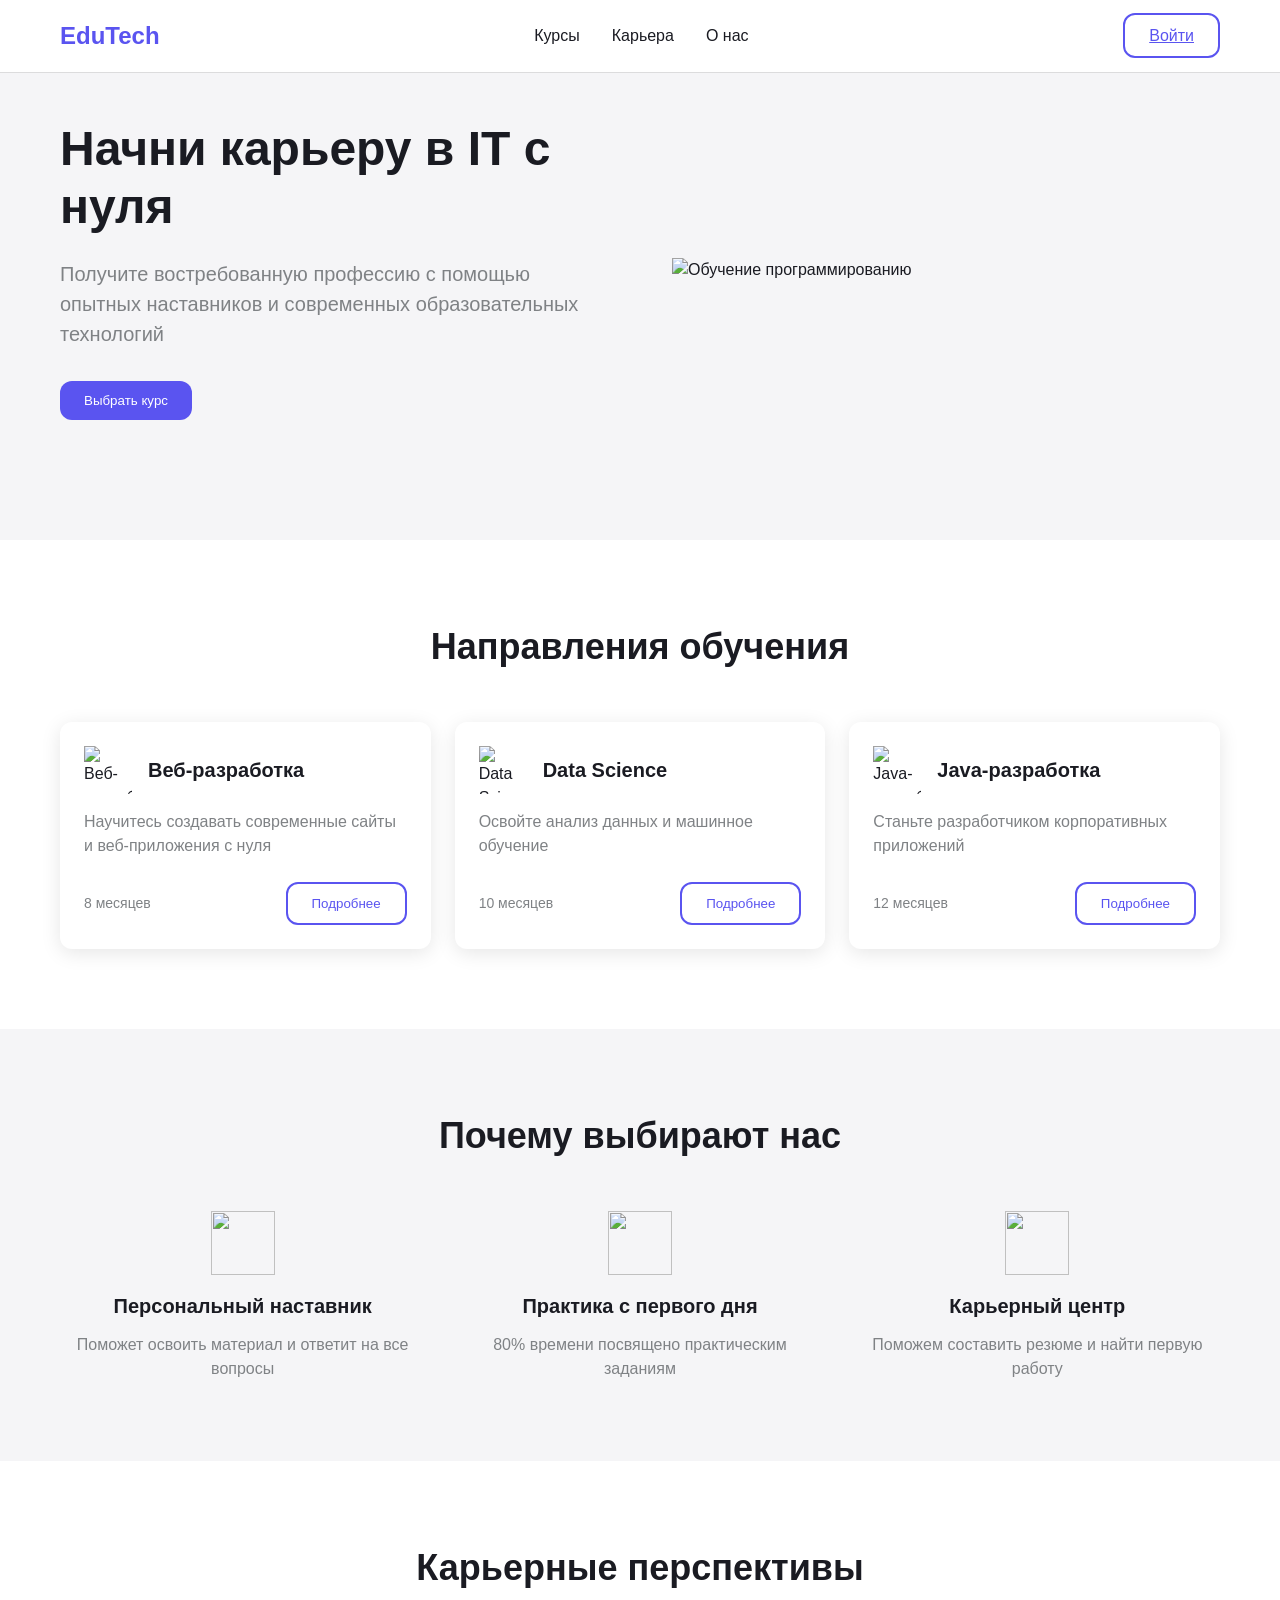
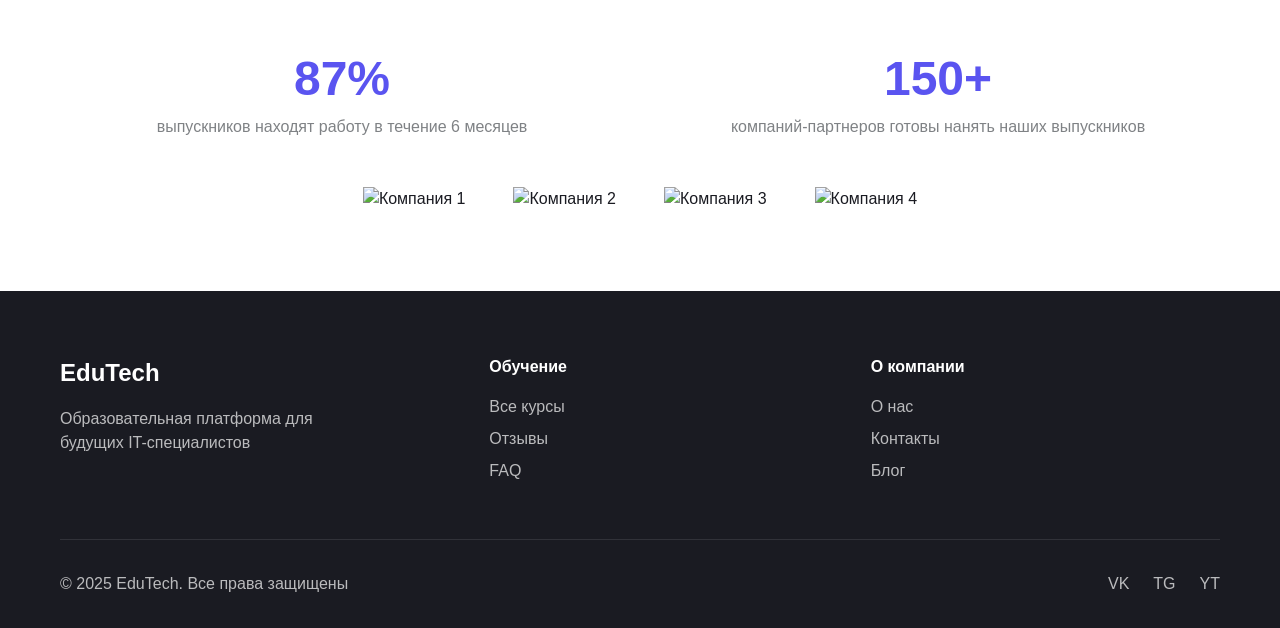
==== index.html @ 1c0f96e8 "Add files via upload" ====
﻿<!DOCTYPE html>
<html lang="ru">
<head>
    <meta charset="UTF-8">
    <meta name="viewport" content="width=device-width, initial-scale=1.0">
    <title>EduTech | Образовательная платформа</title>
    <link rel="stylesheet" href="styles.css">
    <link href="https://fonts.googleapis.com/css2?family=YS+Text:wght@400;500;700&display=swap" rel="stylesheet">
</head>
<body>
    <header class="header">
        <div class="container header__container">
            <a href="/" class="logo">EduTech</a>
            <nav class="nav">
                <ul class="nav__list">
                    <li><a href="#courses" class="nav__link">Курсы</a></li>
                    <li><a href="#career" class="nav__link">Карьера</a></li>
                    <li><a href="#about" class="nav__link">О нас</a></li>
                </ul>
            </nav>
            <div class="header__auth">
                <a href="/login" class="button button_secondary">Войти</a>
            </div>
            <button class="header__burger" aria-label="Меню">
                <span></span>
            </button>
        </div>
    </header>

    <main>
        <section class="hero">
            <div class="container hero__container">
                <div class="hero__content">
                    <h1 class="hero__title">Начни карьеру в IT с нуля</h1>
                    <p class="hero__text">Получите востребованную профессию с помощью опытных наставников и современных образовательных технологий</p>
                    <button class="button button_primary hero__button">Выбрать курс</button>
                </div>
                <div class="hero__image">
                    <img src="hero-image.svg" alt="Обучение программированию">
                </div>
            </div>
        </section>

        <section class="courses" id="courses">
            <div class="container">
                <h2 class="section-title">Направления обучения</h2>
                <div class="courses__grid">
                    <article class="course-card">
                        <div class="course-card__header">
                            <img src="web-dev.svg" alt="Веб-разработка" class="course-card__icon">
                            <h3 class="course-card__title">Веб-разработка</h3>
                        </div>
                        <p class="course-card__description">Научитесь создавать современные сайты и веб-приложения с нуля</p>
                        <div class="course-card__footer">
                            <span class="course-card__duration">8 месяцев</span>
                            <button class="button button_secondary">Подробнее</button>
                        </div>
                    </article>

                    <article class="course-card">
                        <div class="course-card__header">
                            <img src="data-science.svg" alt="Data Science" class="course-card__icon">
                            <h3 class="course-card__title">Data Science</h3>
                        </div>
                        <p class="course-card__description">Освойте анализ данных и машинное обучение</p>
                        <div class="course-card__footer">
                            <span class="course-card__duration">10 месяцев</span>
                            <button class="button button_secondary">Подробнее</button>
                        </div>
                    </article>

                    <article class="course-card">
                        <div class="course-card__header">
                            <img src="java.svg" alt="Java-разработка" class="course-card__icon">
                            <h3 class="course-card__title">Java-разработка</h3>
                        </div>
                        <p class="course-card__description">Станьте разработчиком корпоративных приложений</p>
                        <div class="course-card__footer">
                            <span class="course-card__duration">12 месяцев</span>
                            <button class="button button_secondary">Подробнее</button>
                        </div>
                    </article>
                </div>
            </div>
        </section>

        <section class="features">
            <div class="container">
                <h2 class="section-title">Почему выбирают нас</h2>
                <div class="features__grid">
                    <div class="feature">
                        <img src="mentor.svg" alt="" class="feature__icon">
                        <h3 class="feature__title">Персональный наставник</h3>
                        <p class="feature__text">Поможет освоить материал и ответит на все вопросы</p>
                    </div>
                    <div class="feature">
                        <img src="practice.svg" alt="" class="feature__icon">
                        <h3 class="feature__title">Практика с первого дня</h3>
                        <p class="feature__text">80% времени посвящено практическим заданиям</p>
                    </div>
                    <div class="feature">
                        <img src="career.svg" alt="" class="feature__icon">
                        <h3 class="feature__title">Карьерный центр</h3>
                        <p class="feature__text">Поможем составить резюме и найти первую работу</p>
                    </div>
                </div>
            </div>
        </section>

        <section class="career" id="career">
            <div class="container">
                <h2 class="section-title">Карьерные перспективы</h2>
                <div class="career__content">
                    <div class="career__stats">
                        <div class="stat">
                            <span class="stat__number">87%</span>
                            <p class="stat__text">выпускников находят работу в течение 6 месяцев</p>
                        </div>
                        <div class="stat">
                            <span class="stat__number">150+</span>
                            <p class="stat__text">компаний-партнеров готовы нанять наших выпускников</p>
                        </div>
                    </div>
                    <div class="career__companies">
                        <img src="company1.svg" alt="Компания 1">
                        <img src="company2.svg" alt="Компания 2">
                        <img src="company3.svg" alt="Компания 3">
                        <img src="company4.svg" alt="Компания 4">
                    </div>
                </div>
            </div>
        </section>
    </main>

    <footer class="footer">
        <div class="container footer__container">
            <div class="footer__main">
                <div class="footer__brand">
                    <a href="/" class="logo logo_white">EduTech</a>
                    <p class="footer__description">Образовательная платформа для будущих IT-специалистов</p>
                </div>
                <div class="footer__links">
                    <div class="footer__column">
                        <h4 class="footer__title">Обучение</h4>
                        <ul class="footer__list">
                            <li><a href="#" class="footer__link">Все курсы</a></li>
                            <li><a href="#" class="footer__link">Отзывы</a></li>
                            <li><a href="#" class="footer__link">FAQ</a></li>
                        </ul>
                    </div>
                    <div class="footer__column">
                        <h4 class="footer__title">О компании</h4>
                        <ul class="footer__list">
                            <li><a href="#" class="footer__link">О нас</a></li>
                            <li><a href="#" class="footer__link">Контакты</a></li>
                            <li><a href="#" class="footer__link">Блог</a></li>
                        </ul>
                    </div>
                </div>
            </div>
            <div class="footer__bottom">
                <p class="footer__copyright">© 2025 EduTech. Все права защищены</p>
                <div class="footer__social">
                    <a href="#" class="social-link" aria-label="VK">VK</a>
                    <a href="#" class="social-link" aria-label="Telegram">TG</a>
                    <a href="#" class="social-link" aria-label="YouTube">YT</a>
                </div>
            </div>
        </div>
    </footer>
</body>
</html>
---- styles.css ----
:root{--color-primary:#5A54F0;--color-primary-light:#6F69FF;--color-secondary:#1A1B22;--color-text:#1A1B22;--color-text-secondary:#7F8285;--color-background:#FFFFFF;--color-background-secondary:#F5F5F7;--container-width:1200px;--border-radius:12px}
*{margin:0;padding:0;box-sizing:border-box}
body{font-family:'YS Text',-apple-system,BlinkMacSystemFont,'Segoe UI',Roboto,Oxygen,Ubuntu,Cantarell,sans-serif;color:var(--color-text);line-height:1.5}
.container{max-width:var(--container-width);margin:0 auto;padding:0 20px}
.header{position:fixed;top:0;left:0;right:0;background:var(--color-background);box-shadow:0 1px 0 rgba(0,0,0,0.1);z-index:1000}
.header__container{display:flex;align-items:center;justify-content:space-between;height:72px}
.logo{font-size:24px;font-weight:700;color:var(--color-primary);text-decoration:none}
.nav__list{display:flex;list-style:none;gap:32px}
.nav__link{color:var(--color-text);text-decoration:none;font-weight:500;transition:color 0.2s}
 .nav__link:hover{color:var(--color-primary)}
.button{padding:12px 24px;border-radius:var(--border-radius);font-weight:500;cursor:pointer;transition:all 0.2s;border:none}
.button_primary{background:var(--color-primary);color:white}
 .button_primary:hover{background:var(--color-primary-light)}
.button_secondary{background:transparent;border:2px solid var(--color-primary);color:var(--color-primary)}
 .button_secondary:hover{background:var(--color-primary);color:white}
.hero{padding:120px 0;background:var(--color-background-secondary)}
.hero__container{display:grid;grid-template-columns:1fr 1fr;gap:64px;align-items:center}
.hero__title{font-size:48px;font-weight:700;line-height:1.2;margin-bottom:24px}
.hero__text{font-size:20px;color:var(--color-text-secondary);margin-bottom:32px}
.courses{padding:80px 0}
.section-title{font-size:36px;font-weight:700;margin-bottom:48px;text-align:center}
.courses__grid{display:grid;grid-template-columns:repeat(auto-fit,minmax(300px,1fr));gap:24px}
.course-card{background:var(--color-background);border-radius:var(--border-radius);padding:24px;box-shadow:0 4px 20px rgba(0,0,0,0.1)}
.course-card__header{display:flex;align-items:center;margin-bottom:16px}
.course-card__icon{width:48px;height:48px;margin-right:16px}
.course-card__title{font-size:20px;font-weight:700}
.course-card__description{color:var(--color-text-secondary);margin-bottom:24px}
.course-card__footer{display:flex;justify-content:space-between;align-items:center}
.course-card__duration{color:var(--color-text-secondary);font-size:14px}
.features{padding:80px 0;background:var(--color-background-secondary)}
.features__grid{display:grid;grid-template-columns:repeat(auto-fit,minmax(250px,1fr));gap:32px}
.feature{text-align:center}
.feature__icon{width:64px;height:64px;margin-bottom:16px}
.feature__title{font-size:20px;font-weight:700;margin-bottom:12px}
.feature__text{color:var(--color-text-secondary)}
.career{padding:80px 0}
.career__stats{display:grid;grid-template-columns:repeat(auto-fit,minmax(200px,1fr));gap:32px;margin-bottom:48px}
.stat{text-align:center}
.stat__number{font-size:48px;font-weight:700;color:var(--color-primary);margin-bottom:8px}
.stat__text{color:var(--color-text-secondary)}
.career__companies{display:flex;justify-content:center;align-items:center;gap:48px;flex-wrap:wrap}
.footer{background:var(--color-secondary);color:white;padding:64px 0 32px}
.footer__container{display:flex;flex-direction:column;gap:48px}
.footer__main{display:grid;grid-template-columns:1fr 2fr;gap:64px}
.footer__brand{max-width:300px}
.logo_white{color:white}
.footer__description{margin-top:16px;color:rgba(255,255,255,0.7)}
.footer__links{display:grid;grid-template-columns:repeat(auto-fit,minmax(200px,1fr));gap:32px}
.footer__title{font-size:16px;font-weight:700;margin-bottom:16px}
.footer__list{list-style:none}
.footer__link{color:rgba(255,255,255,0.7);text-decoration:none;display:block;margin-bottom:8px;transition:color 0.2s}
 .footer__link:hover{color:white}
.footer__bottom{display:flex;justify-content:space-between;align-items:center;padding-top:32px;border-top:1px solid rgba(255,255,255,0.1)}
.footer__copyright{color:rgba(255,255,255,0.7)}
.footer__social{display:flex;gap:24px}
.social-link{color:rgba(255,255,255,0.7);text-decoration:none;transition:color 0.2s}
 .social-link:hover{color:white}
@media (max-width:768px){.header__container{height:64px}
 .nav{display:none}
 .hero{padding:80px 0}
 .hero__container{grid-template-columns:1fr;text-align:center}
 .hero__image{display:none}
 .hero__title{font-size:36px}
 .section-title{font-size:28px}
 .footer__main{grid-template-columns:1fr}
 .footer__bottom{flex-direction:column;gap:24px;text-align:center}
}
.header__burger{display:none;background:none;border:none;cursor:pointer}
@media (max-width:768px){.header__burger{display:block;width:24px;height:24px;position:relative}
 .header__burger span{display:block;width:100%;height:2px;background:var(--color-text);position:absolute;top:50%;transform:translateY(-50%)}
 .header__burger::before,.header__burger::after{content:'';display:block;width:100%;height:2px;background:var(--color-text);position:absolute}
 .header__burger::before{top:0}
 .header__burger::after{bottom:0}
}
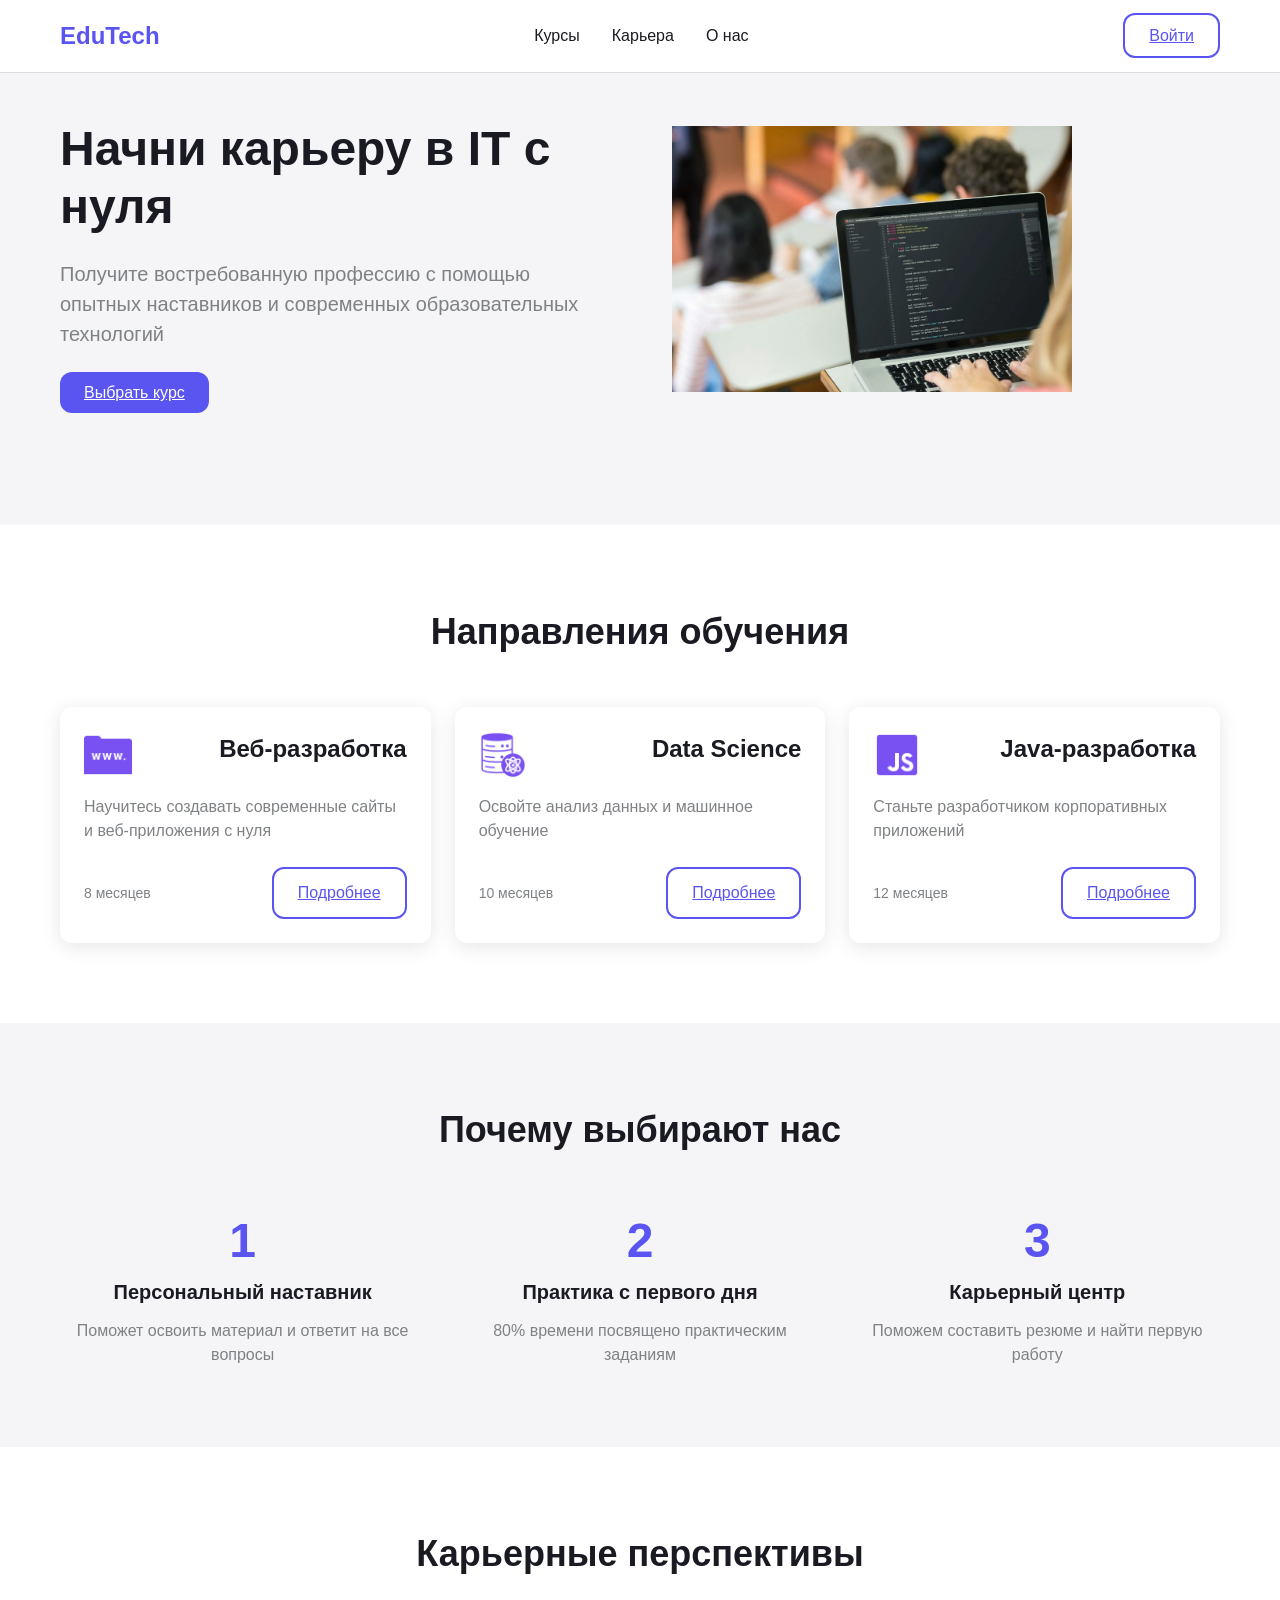
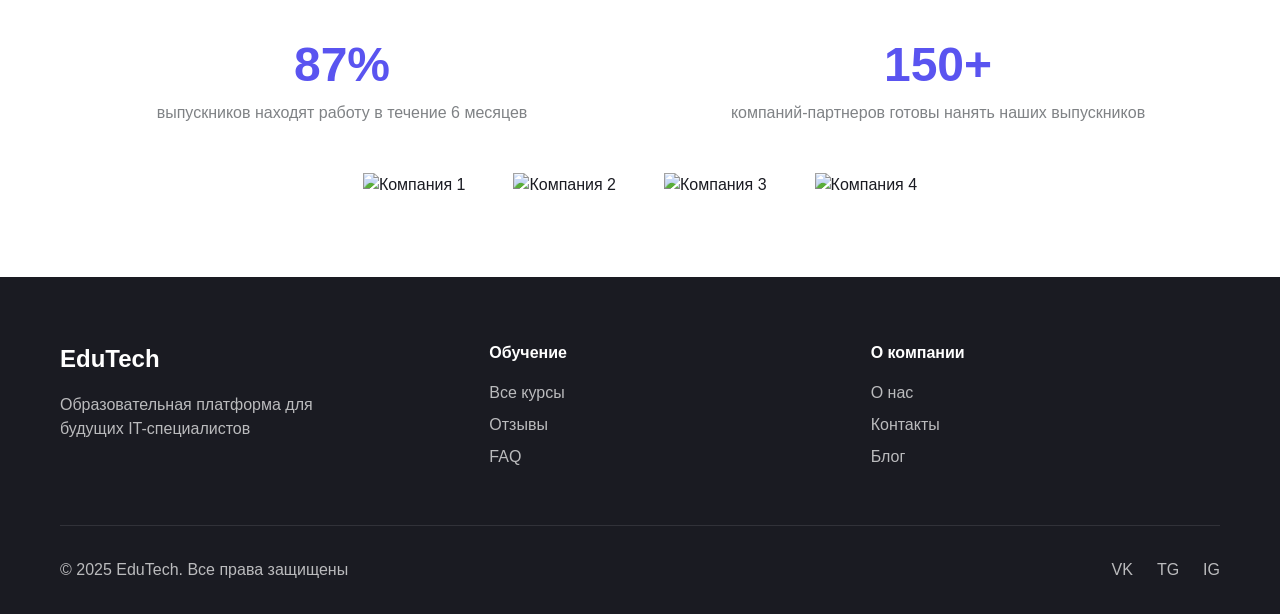
==== commit fc3bfa10: "Add files via upload" ====
--- a/index.html
+++ b/index.html
@@ -10,16 +10,16 @@
 <body>
     <header class="header">
         <div class="container header__container">
-            <a href="/" class="logo">EduTech</a>
+            <a href="index.html" class="logo">EduTech</a>
             <nav class="nav">
                 <ul class="nav__list">
-                    <li><a href="#courses" class="nav__link">Курсы</a></li>
+                    <li><a href="coursers.html" class="nav__link">Курсы</a></li>
                     <li><a href="#career" class="nav__link">Карьера</a></li>
-                    <li><a href="#about" class="nav__link">О нас</a></li>
+                    <li><a href="about.html" class="nav__link">О нас</a></li>
                 </ul>
             </nav>
             <div class="header__auth">
-                <a href="/login" class="button button_secondary">Войти</a>
+                <a href="register.html" class="button button_secondary">Войти</a>
             </div>
             <button class="header__burger" aria-label="Меню">
                 <span></span>
@@ -33,10 +33,10 @@
                 <div class="hero__content">
                     <h1 class="hero__title">Начни карьеру в IT с нуля</h1>
                     <p class="hero__text">Получите востребованную профессию с помощью опытных наставников и современных образовательных технологий</p>
-                    <button class="button button_primary hero__button">Выбрать курс</button>
+                    <a href="courses.html"<button class="button button_primary hero__button">Выбрать курс</button></a>
                 </div>
                 <div class="hero__image">
-                    <img src="hero-image.svg" alt="Обучение программированию">
+                    <img src="obuchenie.jpg" alt="Обучение программированию">
                 </div>
             </div>
         </section>
@@ -47,37 +47,37 @@
                 <div class="courses__grid">
                     <article class="course-card">
                         <div class="course-card__header">
-                            <img src="web-dev.svg" alt="Веб-разработка" class="course-card__icon">
+                            <img src="icon web.png" alt="Веб-разработка" class="course-card__icon">
                             <h3 class="course-card__title">Веб-разработка</h3>
                         </div>
                         <p class="course-card__description">Научитесь создавать современные сайты и веб-приложения с нуля</p>
                         <div class="course-card__footer">
                             <span class="course-card__duration">8 месяцев</span>
-                            <button class="button button_secondary">Подробнее</button>
+                            <a href="404.html"<button class="button button_secondary">Подробнее</button></a>
                         </div>
                     </article>
 
                     <article class="course-card">
                         <div class="course-card__header">
-                            <img src="data-science.svg" alt="Data Science" class="course-card__icon">
+                            <img src="icon data.png" alt="Data Science" class="course-card__icon">
                             <h3 class="course-card__title">Data Science</h3>
                         </div>
                         <p class="course-card__description">Освойте анализ данных и машинное обучение</p>
                         <div class="course-card__footer">
                             <span class="course-card__duration">10 месяцев</span>
-                            <button class="button button_secondary">Подробнее</button>
+                            <a href="404.html"<button class="button button_secondary">Подробнее</button></a>
                         </div>
                     </article>
 
                     <article class="course-card">
                         <div class="course-card__header">
-                            <img src="java.svg" alt="Java-разработка" class="course-card__icon">
+                            <img src="icon js.png" alt="Java-разработка" class="course-card__icon">
                             <h3 class="course-card__title">Java-разработка</h3>
                         </div>
                         <p class="course-card__description">Станьте разработчиком корпоративных приложений</p>
                         <div class="course-card__footer">
                             <span class="course-card__duration">12 месяцев</span>
-                            <button class="button button_secondary">Подробнее</button>
+                            <a href="404.html"<button class="button button_secondary">Подробнее</button></a>
                         </div>
                     </article>
                 </div>
@@ -89,17 +89,17 @@
                 <h2 class="section-title">Почему выбирают нас</h2>
                 <div class="features__grid">
                     <div class="feature">
-                        <img src="mentor.svg" alt="" class="feature__icon">
+                        <span class="stat__number">1</span>
                         <h3 class="feature__title">Персональный наставник</h3>
                         <p class="feature__text">Поможет освоить материал и ответит на все вопросы</p>
                     </div>
                     <div class="feature">
-                        <img src="practice.svg" alt="" class="feature__icon">
+                        <span class="stat__number">2</span>
                         <h3 class="feature__title">Практика с первого дня</h3>
                         <p class="feature__text">80% времени посвящено практическим заданиям</p>
                     </div>
                     <div class="feature">
-                        <img src="career.svg" alt="" class="feature__icon">
+                        <span class="stat__number">3</span>
                         <h3 class="feature__title">Карьерный центр</h3>
                         <p class="feature__text">Поможем составить резюме и найти первую работу</p>
                     </div>
@@ -143,7 +143,7 @@
                     <div class="footer__column">
                         <h4 class="footer__title">Обучение</h4>
                         <ul class="footer__list">
-                            <li><a href="#" class="footer__link">Все курсы</a></li>
+                            <li><a href="courses.html" class="footer__link">Все курсы</a></li>
                             <li><a href="#" class="footer__link">Отзывы</a></li>
                             <li><a href="#" class="footer__link">FAQ</a></li>
                         </ul>
@@ -151,7 +151,7 @@
                     <div class="footer__column">
                         <h4 class="footer__title">О компании</h4>
                         <ul class="footer__list">
-                            <li><a href="#" class="footer__link">О нас</a></li>
+                            <li><a href="about.html" class="footer__link">О нас</a></li>
                             <li><a href="#" class="footer__link">Контакты</a></li>
                             <li><a href="#" class="footer__link">Блог</a></li>
                         </ul>
@@ -161,9 +161,9 @@
             <div class="footer__bottom">
                 <p class="footer__copyright">© 2025 EduTech. Все права защищены</p>
                 <div class="footer__social">
-                    <a href="#" class="social-link" aria-label="VK">VK</a>
-                    <a href="#" class="social-link" aria-label="Telegram">TG</a>
-                    <a href="#" class="social-link" aria-label="YouTube">YT</a>
+                    <a href="https://vk.com/id895434561" class="social-link" aria-label="VK">VK</a>
+                    <a href="https://t.me/mikolangeloo" class="social-link" aria-label="Telegram">TG</a>
+                    <a href="https://www.instagram.com/kabdrashitulyy?igsh=MTBza2M1bDVoajV2bA%3D%3D&utm_source=qr" class="social-link" aria-label="Instagram">IG</a>
                 </div>
             </div>
         </div>
--- a/styles.css
+++ b/styles.css
@@ -1,3 +1,4 @@
+﻿/*            .*/
 :root{--color-primary:#5A54F0;--color-primary-light:#6F69FF;--color-secondary:#1A1B22;--color-text:#1A1B22;--color-text-secondary:#7F8285;--color-background:#FFFFFF;--color-background-secondary:#F5F5F7;--container-width:1200px;--border-radius:12px}
 *{margin:0;padding:0;box-sizing:border-box}
 body{font-family:'YS Text',-apple-system,BlinkMacSystemFont,'Segoe UI',Roboto,Oxygen,Ubuntu,Cantarell,sans-serif;color:var(--color-text);line-height:1.5}
@@ -17,6 +18,12 @@
 .hero__container{display:grid;grid-template-columns:1fr 1fr;gap:64px;align-items:center}
 .hero__title{font-size:48px;font-weight:700;line-height:1.2;margin-bottom:24px}
 .hero__text{font-size:20px;color:var(--color-text-secondary);margin-bottom:32px}
+.hero__image img {
+    width: 400px; /*                          */
+    height: auto; /*                                 */
+    max-width: 100%; /*                  */
+}
+
 .courses{padding:80px 0}
 .section-title{font-size:36px;font-weight:700;margin-bottom:48px;text-align:center}
 .courses__grid{display:grid;grid-template-columns:repeat(auto-fit,minmax(300px,1fr));gap:24px}
@@ -72,3 +79,707 @@
  .header__burger::before{top:0}
  .header__burger::after{bottom:0}
 }
+/*               .*/
+:root{--font-family:'Roboto',Arial,sans-serif;--color-primary:#5A54F0;--color-primary-light:#6F69FF;--color-secondary:#1A1B22;--color-text:#1A1B22;--color-text-secondary:#7F8285;--color-background:#FFFFFF;--color-background-secondary:#F5F5F7;--border-radius:12px}
+*{margin:0;padding:0;box-sizing:border-box;font-family:var(--font-family)}
+.register-page{background-color:var(--color-background-secondary);min-height:100vh;display:flex;flex-direction:column}
+.register-main{flex:1;padding:100px 0}
+.register-container{max-width:480px;margin:0 auto;padding:40px;background:var(--color-background);border-radius:var(--border-radius);box-shadow:0 4px 20px rgba(0,0,0,0.1)}
+.register-title{font-size:28px;font-weight:700;margin-bottom:32px;text-align:center;color:var(--color-text)}
+.register-form{display:flex;flex-direction:column;gap:24px}
+.form-group{display:flex;flex-direction:column;gap:8px}
+.form-label{font-weight:500;color:var(--color-text);font-size:14px}
+.form-input{padding:12px 16px;border:2px solid #E5E7EB;border-radius:var(--border-radius);font-size:16px;transition:border-color 0.2s;width:100%;box-sizing:border-box}
+ .form-input:focus{outline:none;border-color:var(--color-primary)}
+ .form-input.error{border-color:#EF4444}
+.form-error{font-size:14px;color:#EF4444;min-height:20px;display:none}
+ .form-error.visible{display:block}
+.register-button{margin-top:8px;width:100%;padding:14px;font-size:16px;background-color:var(--color-primary);color:white;border:none;border-radius:var(--border-radius);cursor:pointer;transition:background-color 0.2s}
+ .register-button:hover{background-color:var(--color-primary-light)}
+.register-login-link{text-align:center;font-size:14px;color:var(--color-text-secondary)}
+.link{color:var(--color-primary);text-decoration:none;font-weight:500;transition:color 0.2s}
+ .link:hover{color:var(--color-primary-light)}
+@media (max-width:768px){.register-main{padding:60px 0}
+ .register-container{margin:0 20px;padding:24px}
+ .register-title{font-size:24px;margin-bottom:24px}
+}
+/*                 */
+:root{--font-family:'Roboto',Arial,sans-serif;--color-primary:#5A54F0;--color-primary-light:#6F69FF;--color-secondary:#1A1B22;--color-text:#1A1B22;--color-text-secondary:#7F8285;--color-background:#FFFFFF;--color-background-secondary:#F5F5F7;--border-radius:12px}
+.courses-page{background-color:var(--color-background);min-height:100vh;display:flex;flex-direction:column}
+.courses-hero{background:linear-gradient(to right,#5A54F0,#6F69FF);color:white;padding:80px 0;text-align:center}
+.courses-title{font-size:48px;font-weight:700;margin-bottom:16px}
+.courses-subtitle{font-size:20px;opacity:0.9;max-width:600px;margin:0 auto}
+.courses-grid{padding:60px 0}
+.courses-filters{display:flex;justify-content:center;gap:16px;margin-bottom:40px}
+.filter-button{padding:8px 16px;border:2px solid var(--color-primary);border-radius:var(--border-radius);background:none;color:var(--color-primary);cursor:pointer;transition:all 0.3s;font-weight:500}
+ .filter-button.active,.filter-button:hover{background:var(--color-primary);color:white}
+.courses-list{display:grid;grid-template-columns:repeat(auto-fit,minmax(300px,1fr));gap:24px;margin-bottom:60px}
+.course-card{background:white;border-radius:var(--border-radius);padding:24px;box-shadow:0 4px 20px rgba(0,0,0,0.1);transition:transform 0.3s}
+ .course-card:hover{transform:translateY(-5px)}
+.course-card__header{display:flex;justify-content:space-between;margin-bottom:16px}
+.course-card__level,.course-card__duration{font-size:14px;color:var(--color-text-secondary)}
+.course-card__title{font-size:24px;font-weight:700;margin-bottom:12px;color:var(--color-text)}
+.course-card__description{color:var(--color-text-secondary);margin-bottom:20px;line-height:1.5}
+.course-card__stats{display:flex;gap:24px;margin-bottom:24px}
+.stats-item{display:flex;flex-direction:column;align-items:center}
+.stats-number{font-size:24px;font-weight:700;color:var(--color-primary)}
+.stats-label{font-size:14px;color:var(--color-text-secondary)}
+.course-card__button{width:100%}
+.statistics{background:var(--color-background-secondary);padding:60px 0}
+.statistics-title{text-align:center;font-size:32px;font-weight:700;margin-bottom:40px;color:var(--color-text)}
+.statistics-wrapper{max-width:800px;margin:0 auto;background:white;padding:24px;border-radius:var(--border-radius);box-shadow:0 4px 20px rgba(0,0,0,0.1)}
+@media (max-width:768px){.courses-title{font-size:32px}
+ .courses-subtitle{font-size:18px}
+ .courses-filters{flex-wrap:wrap}
+ .filter-button{flex:1;min-width:140px}
+ .statistics-wrapper{margin:0 20px;padding:16px}
+}
+.error-page {
+    background-color: var(--color-background-secondary);
+    min-height: 100vh;
+    display: flex;
+    flex-direction: column;
+}
+
+.error-section {
+    flex: 1;
+    display: flex;
+    align-items: center;
+    justify-content: center;
+    padding: 60px 0;
+}
+
+.error-container {
+    text-align: center;
+    max-width: 600px;
+    background: var(--color-background);
+    padding: 40px;
+    border-radius: var(--border-radius);
+    box-shadow: 0 4px 20px rgba(0, 0, 0, 0.1);
+}
+
+.error-title {
+    font-size: 96px;
+    font-weight: 700;
+    color: var(--color-primary);
+    margin-bottom: 16px;
+}
+
+.error-message {
+    font-size: 24px;
+    font-weight: 500;
+    color: var(--color-text);
+    margin-bottom: 16px;
+}
+
+.error-description {
+    font-size: 16px;
+    color: var(--color-text-secondary);
+    margin-bottom: 32px;
+    line-height: 1.5;
+}
+
+.error-button {
+    padding: 12px 24px;
+    font-size: 16px;
+    font-weight: 500;
+    border-radius: var(--border-radius);
+}
+:root {
+    --animation-duration: 0.3s;
+    --animation-timing: ease-in-out;
+}
+
+.about-page {
+    padding-top: 72px;
+    background: var(--color-background-secondary);
+}
+
+.about-hero {
+    background: linear-gradient(135deg, var(--color-primary), var(--color-primary-light));
+    color: white;
+    padding: 80px 0;
+    text-align: center;
+}
+
+.about-title {
+    font-size: 48px;
+    font-weight: 700;
+    margin-bottom: 16px;
+}
+
+.about-subtitle {
+    font-size: 20px;
+    opacity: 0.9;
+}
+
+.user-greeting {
+    color: var(--color-primary);
+    margin-right: 16px;
+    font-weight: 500;
+}
+
+.about-values {
+    padding: 80px 0;
+    background: white;
+}
+
+.about-values__grid {
+    display: grid;
+    grid-template-columns: repeat(auto-fit, minmax(280px, 1fr));
+    gap: 32px;
+    margin-top: 48px;
+}
+
+.value-card {
+    text-align: center;
+    padding: 32px;
+    border-radius: var(--border-radius);
+    background: white;
+    box-shadow: 0 4px 20px rgba(0, 0, 0, 0.1);
+    transition: transform var(--animation-duration) var(--animation-timing);
+}
+
+    .value-card:hover {
+        transform: translateY(-8px);
+    }
+
+.value-card__icon {
+    font-size: 48px;
+    margin-bottom: 16px;
+}
+
+.value-card__title {
+    font-size: 24px;
+    margin-bottom: 12px;
+}
+
+.stats-grid {
+    display: grid;
+    grid-template-columns: repeat(auto-fit, minmax(200px, 1fr));
+    gap: 24px;
+    padding: 80px 0;
+}
+
+.stat-card {
+    text-align: center;
+    padding: 24px;
+    background: white;
+    border-radius: var(--border-radius);
+    box-shadow: 0 4px 20px rgba(0, 0, 0, 0.1);
+}
+
+.stat-card__number {
+    font-size: 36px;
+    font-weight: 700;
+    color: var(--color-primary);
+    margin-bottom: 8px;
+}
+
+.team-carousel {
+    display: flex;
+    gap: 24px;
+    overflow: hidden;
+    margin: 48px 0 24px;
+}
+
+.team-member {
+    flex: 0 0 calc(33.333% - 16px);
+    text-align: center;
+    padding: 24px;
+    background: white;
+    border-radius: var(--border-radius);
+    box-shadow: 0 4px 20px rgba(0, 0, 0, 0.1);
+}
+
+.team-member__photo {
+    font-size: 64px;
+    margin-bottom: 16px;
+}
+
+.team-member__name {
+    font-size: 20px;
+    margin-bottom: 8px;
+}
+
+.team-member__role {
+    color: var(--color-text-secondary);
+}
+
+.carousel-controls {
+    display: flex;
+    justify-content: center;
+    gap: 16px;
+}
+
+.carousel-control {
+    background: var(--color-primary);
+    color: white;
+    border: none;
+    width: 40px;
+    height: 40px;
+    border-radius: 50%;
+    cursor: pointer;
+    transition: background var(--animation-duration) var(--animation-timing);
+}
+
+    .carousel-control:hover {
+        background: var(--color-primary-light);
+    }
+
+.about-contact {
+    padding: 80px 0;
+    background: white;
+}
+
+.contact-form {
+    max-width: 600px;
+    margin: 0 auto;
+}
+
+.form-group {
+    margin-bottom: 24px;
+}
+
+.form-input {
+    width: 100%;
+    padding: 12px;
+    border: 2px solid #E5E7EB;
+    border-radius: var(--border-radius);
+    transition: border-color var(--animation-duration) var(--animation-timing);
+}
+
+    .form-input:focus {
+        border-color: var(--color-primary);
+        outline: none;
+    }
+
+textarea.form-input {
+    min-height: 120px;
+    resize: vertical;
+}
+
+.scroll-top {
+    position: fixed;
+    bottom: 24px;
+    right: 24px;
+    width: 48px;
+    height: 48px;
+    background: var(--color-primary);
+    color: white;
+    border-radius: 50%;
+    display: flex;
+    align-items: center;
+    justify-content: center;
+    cursor: pointer;
+    opacity: 0;
+    visibility: hidden;
+    transition: all var(--animation-duration) var(--animation-timing);
+}
+
+    .scroll-top.visible {
+        opacity: 1;
+        visibility: visible;
+    }
+
+@media (max-width: 768px) {
+    .about-title {
+        font-size: 36px;
+    }
+
+    .team-carousel {
+        flex-direction: column;
+    }
+
+    .team-member {
+        flex: 0 0 100%;
+    }
+
+    .stat-card__number {
+        font-size: 28px;
+    }
+}
+:root {
+    --animation-duration: 0.3s;
+}
+
+.courses-page {
+    padding-top: 72px;
+    background: var(--color-background-secondary);
+}
+
+.courses-hero {
+    background: linear-gradient(135deg, var(--color-primary), var(--color-primary-light));
+    color: white;
+    padding: 80px 0;
+    text-align: center;
+}
+
+.courses-title {
+    font-size: 48px;
+    font-weight: 700;
+    margin-bottom: 16px;
+}
+
+.courses-subtitle {
+    font-size: 20px;
+    opacity: 0.9;
+}
+
+.courses-filters {
+    background: white;
+    padding: 24px 0;
+    position: sticky;
+    top: 72px;
+    z-index: 100;
+    box-shadow: 0 2px 4px rgba(0, 0, 0, 0.1);
+}
+
+.filter-buttons {
+    display: flex;
+    justify-content: center;
+    gap: 16px;
+    flex-wrap: wrap;
+}
+
+.filter-button {
+    padding: 8px 20px;
+    border: 2px solid var(--color-primary);
+    border-radius: var(--border-radius);
+    background: transparent;
+    color: var(--color-primary);
+    font-weight: 500;
+    cursor: pointer;
+    transition: all var(--animation-duration) ease;
+}
+
+    .filter-button.active,
+    .filter-button:hover {
+        background: var(--color-primary);
+        color: white;
+    }
+
+.courses-grid {
+    padding: 60px 0;
+}
+
+.courses-list {
+    display: grid;
+    grid-template-columns: repeat(auto-fit, minmax(300px, 1fr));
+    gap: 24px;
+    margin-bottom: 60px;
+}
+
+.course-card {
+    background: white;
+    border-radius: var(--border-radius);
+    padding: 24px;
+    box-shadow: 0 4px 20px rgba(0, 0, 0, 0.1);
+    transition: transform var(--animation-duration) ease;
+}
+
+    .course-card:hover {
+        transform: translateY(-5px);
+    }
+
+.course-card__header {
+    display: flex;
+    justify-content: space-between;
+    margin-bottom: 16px;
+}
+
+.course-card__level,
+.course-card__duration {
+    font-size: 14px;
+    color: var(--color-text-secondary);
+}
+
+.course-card__title {
+    font-size: 24px;
+    font-weight: 700;
+    margin-bottom: 12px;
+}
+
+.course-card__description {
+    color: var(--color-text-secondary);
+    margin-bottom: 24px;
+}
+
+.course-card__stats {
+    display: flex;
+    gap: 24px;
+    margin-bottom: 24px;
+}
+
+.stats-item {
+    text-align: center;
+}
+
+.stats-number {
+    display: block;
+    font-size: 24px;
+    font-weight: 700;
+    color: var(--color-primary);
+}
+
+.stats-label {
+    font-size: 14px;
+    color: var(--color-text-secondary);
+}
+
+.statistics {
+    background: white;
+    padding: 80px 0;
+}
+
+.statistics-grid {
+    display: grid;
+    grid-template-columns: repeat(auto-fit, minmax(400px, 1fr));
+    gap: 32px;
+    margin-bottom: 60px;
+}
+
+.statistics-chart {
+    background: var(--color-background-secondary);
+    padding: 24px;
+    border-radius: var(--border-radius);
+    min-height: 400px;
+}
+
+.statistics-subtitle {
+    font-size: 20px;
+    font-weight: 500;
+    margin-bottom: 24px;
+    text-align: center;
+}
+
+.statistics-info {
+    display: grid;
+    grid-template-columns: repeat(auto-fit, minmax(200px, 1fr));
+    gap: 24px;
+    text-align: center;
+}
+
+.info-card {
+    padding: 24px;
+    background: var(--color-background-secondary);
+    border-radius: var(--border-radius);
+}
+
+.info-card__number {
+    font-size: 36px;
+    font-weight: 700;
+    color: var(--color-primary);
+    margin-bottom: 8px;
+}
+
+.info-card__text {
+    color: var(--color-text-secondary);
+    line-height: 1.4;
+}
+
+@media (max-width: 768px) {
+    .courses-title {
+        font-size: 32px;
+    }
+
+    .statistics-grid {
+        grid-template-columns: 1fr;
+    }
+
+    .courses-filters {
+        top: 64px;
+    }
+}
+.login-page {
+    min-height: 100vh;
+    display: flex;
+    flex-direction: column;
+    background: var(--color-background-secondary);
+}
+
+.main {
+    flex: 1;
+}
+
+.login-section {
+    padding: 80px 0;
+}
+
+.login-wrapper {
+    max-width: 480px;
+    margin: 0 auto;
+    background: white;
+    border-radius: var(--border-radius);
+    box-shadow: 0 4px 20px rgba(0, 0, 0, 0.1);
+    overflow: hidden;
+}
+
+.login-form-container {
+    padding: 40px;
+}
+
+.login-title {
+    font-size: 32px;
+    font-weight: 700;
+    margin-bottom: 12px;
+    color: var(--color-text);
+}
+
+.login-subtitle {
+    color: var(--color-text-secondary);
+    margin-bottom: 32px;
+}
+
+.form-group {
+    margin-bottom: 24px;
+}
+
+.form-label {
+    display: block;
+    margin-bottom: 8px;
+    font-weight: 500;
+    color: var(--color-text);
+}
+
+.form-input {
+    width: 100%;
+    padding: 12px;
+    border: 2px solid #E5E7EB;
+    border-radius: var(--border-radius);
+    font-size: 16px;
+    transition: all 0.3s ease;
+}
+
+    .form-input:focus {
+        border-color: var(--color-primary);
+        outline: none;
+    }
+
+    .form-input.error {
+        border-color: #FF4D4D;
+    }
+
+.password-input-wrapper {
+    position: relative;
+}
+
+.toggle-password {
+    position: absolute;
+    right: 12px;
+    top: 50%;
+    transform: translateY(-50%);
+    background: none;
+    border: none;
+    cursor: pointer;
+    padding: 0;
+    color: var(--color-text-secondary);
+}
+
+.eye-icon {
+    fill: currentColor;
+}
+
+.error-message {
+    color: #FF4D4D;
+    font-size: 14px;
+    margin-top: 8px;
+    min-height: 20px;
+}
+
+.form-options {
+    display: flex;
+    justify-content: space-between;
+    align-items: center;
+}
+
+.checkbox-label {
+    display: flex;
+    align-items: center;
+    cursor: pointer;
+}
+
+    .checkbox-label input[type="checkbox"] {
+        margin-right: 8px;
+    }
+
+.checkbox-text {
+    color: var(--color-text-secondary);
+}
+
+.forgot-password {
+    color: var(--color-primary);
+    text-decoration: none;
+    font-size: 14px;
+}
+
+    .forgot-password:hover {
+        text-decoration: underline;
+    }
+
+.login-button {
+    width: 100%;
+    margin-top: 24px;
+}
+
+.register-prompt {
+    text-align: center;
+    margin-top: 24px;
+    color: var(--color-text-secondary);
+}
+
+.register-link {
+    color: var(--color-primary);
+    text-decoration: none;
+    font-weight: 500;
+}
+
+    .register-link:hover {
+        text-decoration: underline;
+    }
+
+.last-login-info {
+    padding: 16px;
+    background: var(--color-background-secondary);
+    color: var(--color-text-secondary);
+    text-align: center;
+    font-size: 14px;
+    border-top: 1px solid #E5E7EB;
+}
+
+/* Анимации для ошибок */
+@keyframes shake {
+    0%, 100% {
+        transform: translateX(0);
+    }
+
+    25% {
+        transform: translateX(-10px);
+    }
+
+    75% {
+        transform: translateX(10px);
+    }
+}
+
+.shake {
+    animation: shake 0.5s ease-in-out;
+}
+
+@media (max-width: 768px) {
+    .login-section {
+        padding: 40px 0;
+    }
+
+    .login-wrapper {
+        margin: 0 20px;
+    }
+
+    .login-form-container {
+        padding: 24px;
+    }
+
+    .login-title {
+        font-size: 24px;
+    }
+}
